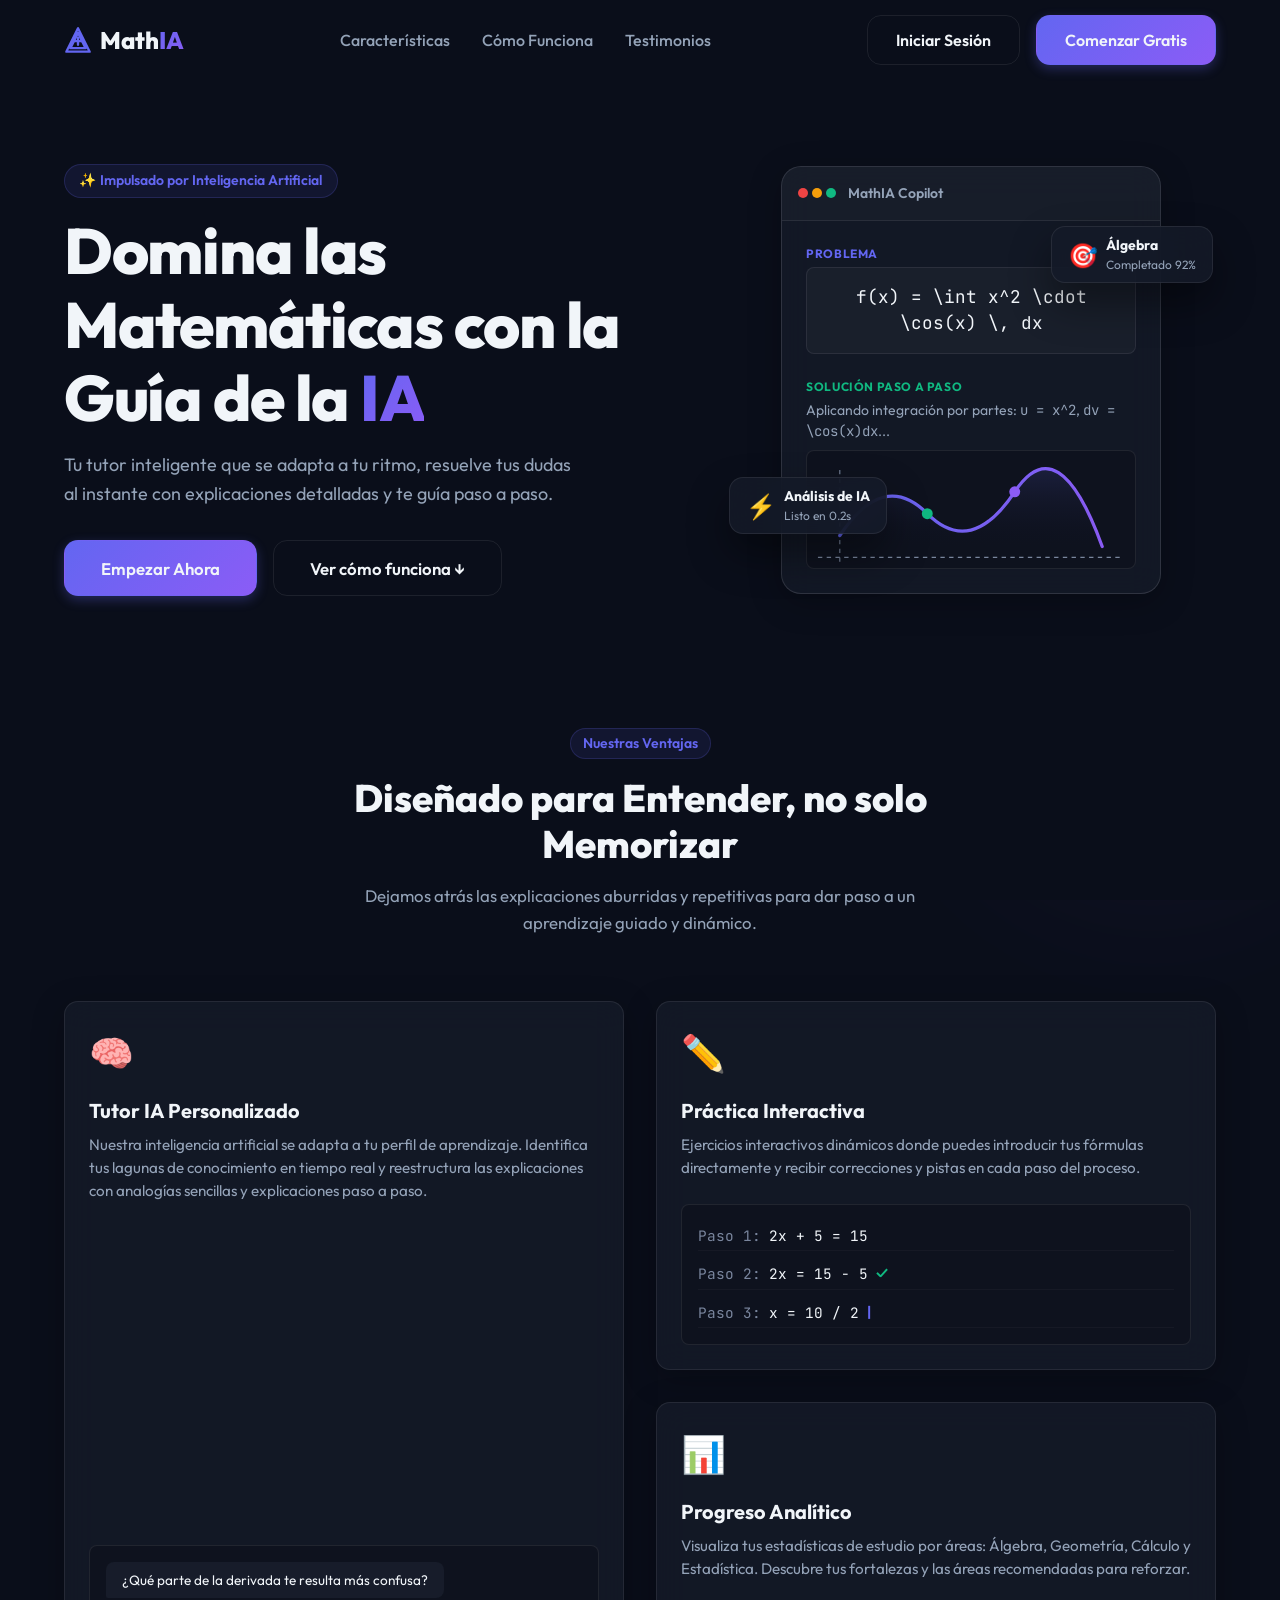
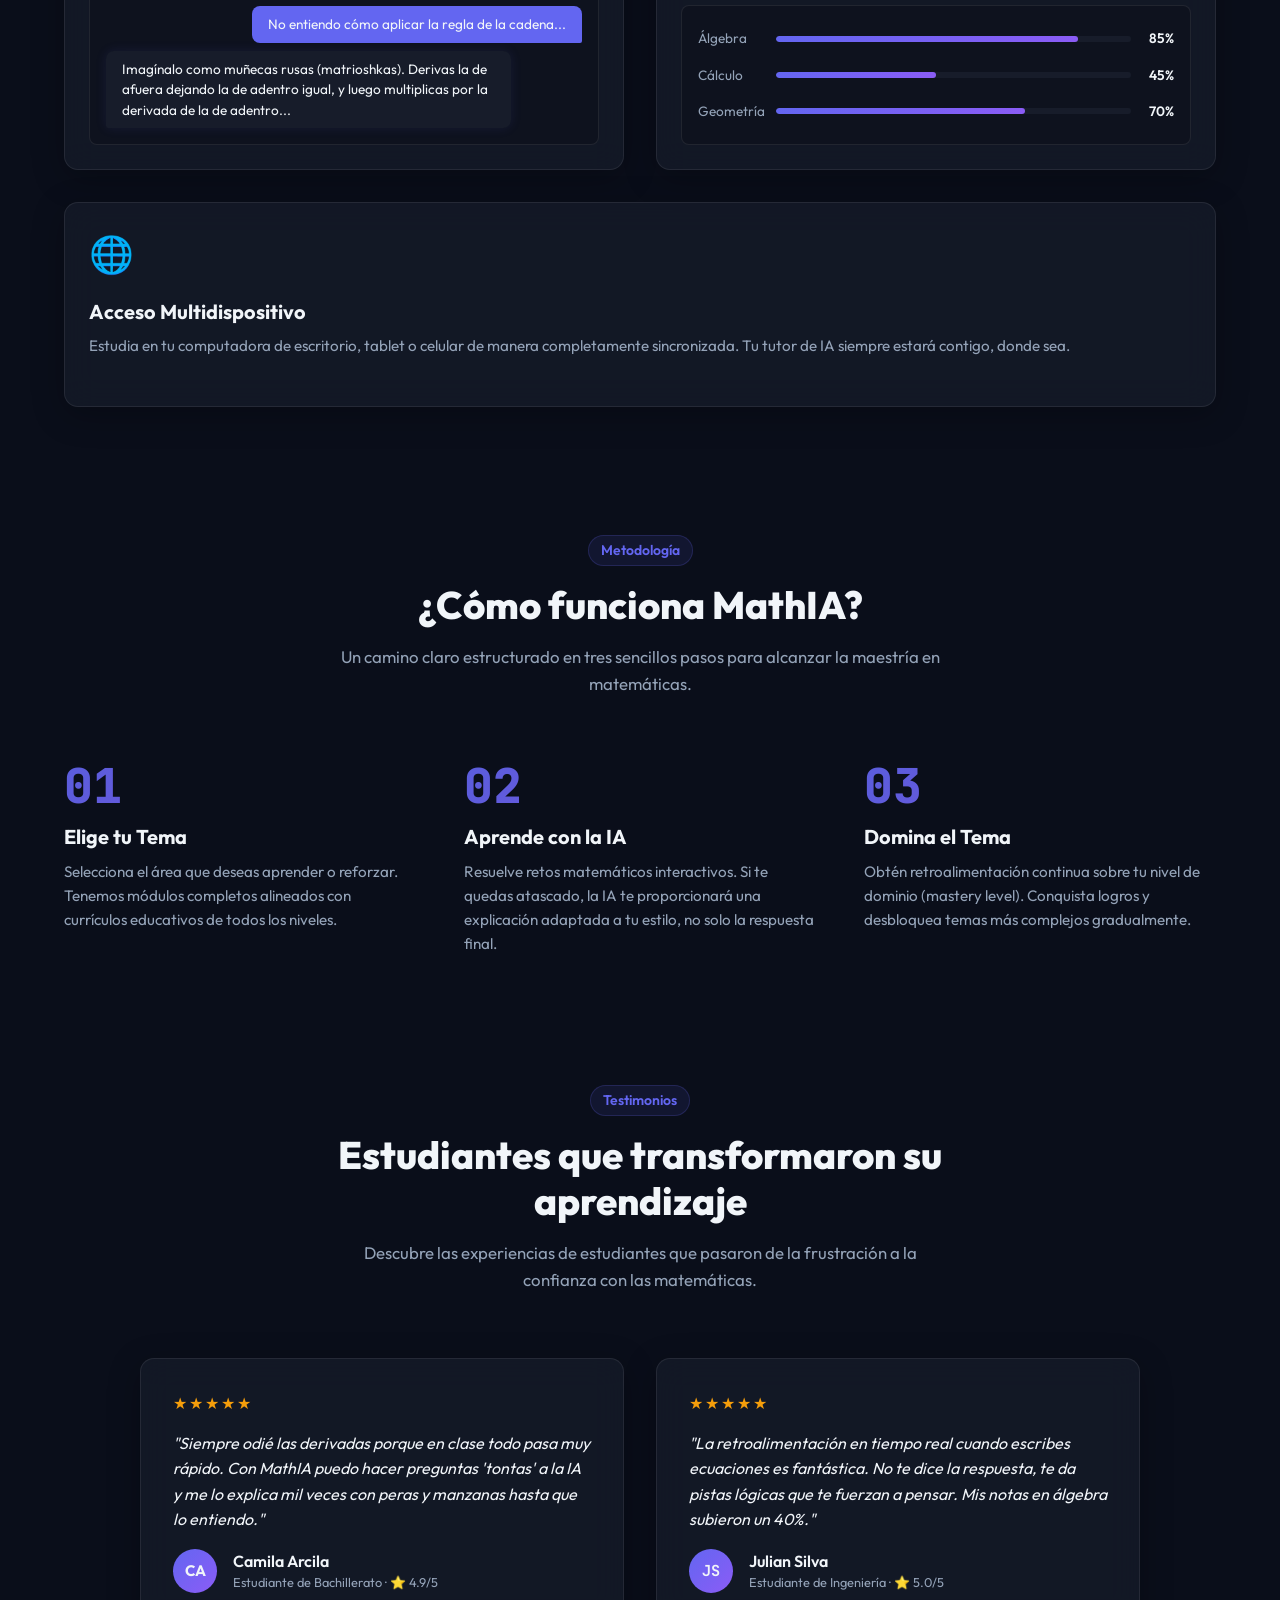
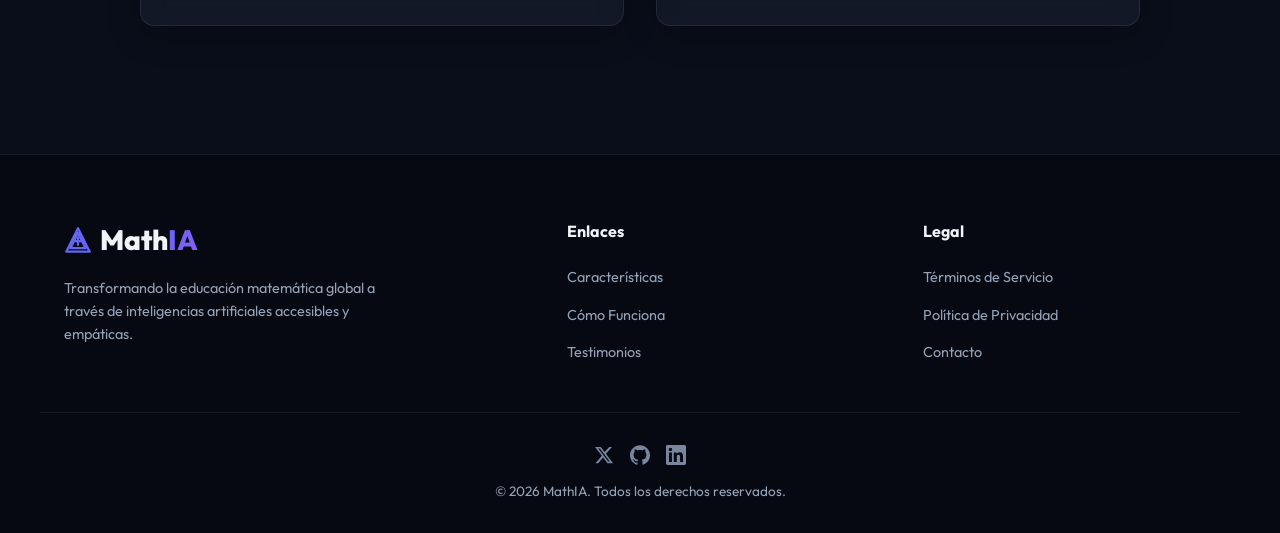
==== index.html @ 1703d599 "feat: initialize project template" ====
<!DOCTYPE html>
<html lang="es">
<head>
  <meta charset="UTF-8">
  <meta name="viewport" content="width=device-width, initial-scale=1.0">
  <title>MathIA — Domina las Matemáticas con Inteligencia Artificial</title>
  <meta name="description" content="Aprende y practica álgebra, cálculo y geometría con la ayuda de un tutor inteligente personalizado impulsado por IA.">
  <meta property="og:title" content="MathIA — Domina las Matemáticas con Inteligencia Artificial">
  <meta property="og:description" content="Tu tutor inteligente que se adapta a tu ritmo. Aprende álgebra, cálculo y geometría con IA.">
  <meta property="og:type" content="website">
  <meta name="theme-color" content="#0a0e1a">
  <link rel="icon" type="image/svg+xml" href="assets/icons/favicon.svg">
  <link rel="preconnect" href="https://fonts.googleapis.com">
  <link rel="preconnect" href="https://fonts.gstatic.com" crossorigin>
  <!-- Stylesheets -->
  <link rel="stylesheet" href="css/main.css">
  <link rel="stylesheet" href="css/landing.css">
</head>
<body>
  <!-- Ambient Glow Backdrops -->
  <div class="glow-backdrop" style="top: -10%; left: -10%;"></div>
  <div class="glow-backdrop" style="top: 50%; right: -10%; background: radial-gradient(circle, rgba(139, 92, 246, 0.12) 0%, rgba(99, 102, 241, 0) 70%);"></div>

  <!-- Navbar -->
  <header class="navbar" id="navbar">
    <div class="container navbar-container">
      <a href="#" class="logo">
        <svg aria-hidden="true" class="logo-icon" viewBox="0 0 24 24" xmlns="http://www.w3.org/2000/svg">
          <path d="M12 2L2 22h20L12 2zm0 4l6.5 13H5.5L12 6z" fill="none" stroke="currentColor" stroke-width="2" stroke-linejoin="round"/>
          <path d="M9 13h6M12 10v6" fill="none" stroke="currentColor" stroke-width="2" stroke-linecap="round"/>
        </svg>
        <span>Math<span class="text-gradient">IA</span></span>
      </a>

      <!-- Desktop Nav Links -->
      <nav class="nav-links">
        <a href="#features" class="nav-link">Características</a>
        <a href="#how-it-works" class="nav-link">Cómo Funciona</a>
        <a href="#testimonials" class="nav-link">Testimonios</a>
      </nav>

      <!-- CTA and Menu Hamburger -->
      <div class="nav-actions">
        <a href="login.html" class="btn btn-secondary nav-login-btn">Iniciar Sesión</a>
        <a href="login.html" class="btn btn-primary">Comenzar Gratis</a>
        <button class="hamburger-menu" id="hamburger-menu" aria-label="Abrir menú de navegación">
          <span></span>
          <span></span>
          <span></span>
        </button>
      </div>
    </div>
  </header>

  <!-- Mobile Nav Overlay -->
  <div class="mobile-nav" id="mobile-nav">
    <nav class="mobile-nav-links">
      <a href="#features" class="mobile-nav-link">Características</a>
      <a href="#how-it-works" class="mobile-nav-link">Cómo Funciona</a>
      <a href="#testimonials" class="mobile-nav-link">Testimonios</a>
      <hr class="mobile-divider">
      <a href="login.html" class="btn btn-secondary mobile-btn">Iniciar Sesión</a>
      <a href="login.html" class="btn btn-primary mobile-btn">Comenzar Gratis</a>
    </nav>
  </div>

  <main>
    <!-- Hero Section -->
    <section class="hero-section">
      <div class="container hero-container">
        <div class="hero-content">
          <div class="badge hero-badge">
            <span class="badge-icon">✨</span>
            <span>Impulsado por Inteligencia Artificial</span>
          </div>
          <h1 class="hero-title">
            Domina las Matemáticas con la Guía de la <span class="text-gradient">IA</span>
          </h1>
          <p class="hero-subtitle text-muted">
            Tu tutor inteligente que se adapta a tu ritmo, resuelve tus dudas al instante con explicaciones detalladas y te guía paso a paso.
          </p>
          <div class="hero-actions">
            <a href="login.html" class="btn btn-primary btn-lg">Empezar Ahora</a>
            <a href="#how-it-works" class="btn btn-secondary btn-lg">Ver cómo funciona ↓</a>
          </div>
        </div>

        <div class="hero-visual">
          <div class="visual-wrapper">
            <!-- Floating Math Elements and Network -->
            <div class="math-card card">
              <div class="math-header">
                <span class="dot red"></span>
                <span class="dot yellow"></span>
                <span class="dot green"></span>
                <span class="math-title">MathIA Copilot</span>
              </div>
              <div class="math-body">
                <div class="math-problem">
                  <span class="tag-problem">Problema</span>
                  <div class="formula font-mono">f(x) = \int x^2 \cdot \cos(x) \, dx</div>
                </div>
                <div class="math-solution">
                  <span class="tag-solution">Solución paso a paso</span>
                  <p class="explanation">Aplicando integración por partes: <code class="font-mono">u = x^2</code>, <code class="font-mono">dv = \cos(x)dx</code>...</p>
                  <div class="graph-preview">
                    <!-- SVG graph visualization representing Math / AI analysis -->
                    <svg aria-hidden="true" viewBox="0 0 300 100" class="graph-svg">
                      <line x1="10" y1="90" x2="290" y2="90" stroke="var(--text-muted)" stroke-width="1" stroke-dasharray="4,4"/>
                      <line x1="30" y1="10" x2="30" y2="95" stroke="var(--text-muted)" stroke-width="1" stroke-dasharray="4,4"/>
                      <!-- Wave function graph -->
                      <path d="M 30 70 Q 70 10 110 50 T 190 30 T 270 80" fill="none" stroke="url(#accent-grad)" stroke-width="3" stroke-linecap="round"/>
                      <!-- Area under curve (fill) -->
                      <path d="M 30 70 Q 70 10 110 50 T 190 30 T 270 80 L 270 90 L 30 90 Z" fill="url(#area-grad)" opacity="0.15"/>
                      <circle cx="110" cy="50" r="5" fill="var(--success)" class="pulse-dot"/>
                      <circle cx="190" cy="30" r="5" fill="var(--accent-secondary)" class="pulse-dot"/>
                      <defs>
                        <linearGradient id="accent-grad" x1="0%" y1="0%" x2="100%" y2="0%">
                          <stop offset="0%" stop-color="var(--accent-primary)" />
                          <stop offset="100%" stop-color="var(--accent-secondary)" />
                        </linearGradient>
                        <linearGradient id="area-grad" x1="0%" y1="0%" x2="0%" y2="100%">
                          <stop offset="0%" stop-color="var(--accent-primary)" />
                          <stop offset="100%" stop-color="transparent" />
                        </linearGradient>
                      </defs>
                    </svg>
                  </div>
                </div>
              </div>
            </div>
            <!-- Auxiliary floating badges to create depth -->
            <div class="floating-badge badge-1 card">
              <span class="fb-icon">🎯</span>
              <div>
                <p class="fb-title">Álgebra</p>
                <p class="fb-subtitle">Completado 92%</p>
              </div>
            </div>
            <div class="floating-badge badge-2 card">
              <span class="fb-icon">⚡</span>
              <div>
                <p class="fb-title">Análisis de IA</p>
                <p class="fb-subtitle">Listo en 0.2s</p>
              </div>
            </div>
          </div>
        </div>
      </div>
    </section>

    <!-- Features Section (Bento Grid) -->
    <section class="features-section" id="features">
      <div class="container">
        <div class="section-header text-center">
          <div class="badge">Nuestras Ventajas</div>
          <h2 class="section-title">Diseñado para Entender, no solo Memorizar</h2>
          <p class="section-subtitle text-muted">
            Dejamos atrás las explicaciones aburridas y repetitivas para dar paso a un aprendizaje guiado y dinámico.
          </p>
        </div>

        <div class="bento-grid">
          <!-- Card 1: Large primary feature -->
          <div class="card bento-card card-large">
            <div class="bento-icon">🧠</div>
            <h3 class="bento-title">Tutor IA Personalizado</h3>
            <p class="bento-desc text-muted">
              Nuestra inteligencia artificial se adapta a tu perfil de aprendizaje. Identifica tus lagunas de conocimiento en tiempo real y reestructura las explicaciones con analogías sencillas y explicaciones paso a paso.
            </p>
            <div class="bento-visual-custom chat-simulation">
              <div class="msg bot">
                <p>¿Qué parte de la derivada te resulta más confusa?</p>
              </div>
              <div class="msg user">
                <p>No entiendo cómo aplicar la regla de la cadena...</p>
              </div>
              <div class="msg bot animated">
                <p>Imagínalo como muñecas rusas (matrioshkas). Derivas la de afuera dejando la de adentro igual, y luego multiplicas por la derivada de la de adentro...</p>
              </div>
            </div>
          </div>

          <!-- Card 2: Medium feature -->
          <div class="card bento-card card-medium">
            <div class="bento-icon">✏️</div>
            <h3 class="bento-title">Práctica Interactiva</h3>
            <p class="bento-desc text-muted">
              Ejercicios interactivos dinámicos donde puedes introducir tus fórmulas directamente y recibir correcciones y pistas en cada paso del proceso.
            </p>
            <div class="bento-visual-custom math-input-demo">
              <div class="input-line">
                <span class="step-num font-mono">Paso 1:</span>
                <span class="step-val font-mono">2x + 5 = 15</span>
              </div>
              <div class="input-line">
                <span class="step-num font-mono">Paso 2:</span>
                <span class="step-val font-mono">2x = 15 - 5</span>
                <span class="step-status success">✓</span>
              </div>
              <div class="input-line active">
                <span class="step-num font-mono">Paso 3:</span>
                <span class="step-val font-mono">x = 10 / 2</span>
                <span class="step-cursor">|</span>
              </div>
            </div>
          </div>

          <!-- Card 3: Medium feature -->
          <div class="card bento-card card-medium">
            <div class="bento-icon">📊</div>
            <h3 class="bento-title">Progreso Analítico</h3>
            <p class="bento-desc text-muted">
              Visualiza tus estadísticas de estudio por áreas: Álgebra, Geometría, Cálculo y Estadística. Descubre tus fortalezas y las áreas recomendadas para reforzar.
            </p>
            <div class="bento-visual-custom progress-chart-demo">
              <div class="chart-bar-group">
                <div class="chart-label">Álgebra</div>
                <div class="chart-track"><div class="chart-fill" style="width: 85%;"></div></div>
                <div class="chart-value">85%</div>
              </div>
              <div class="chart-bar-group">
                <div class="chart-label">Cálculo</div>
                <div class="chart-track"><div class="chart-fill" style="width: 45%;"></div></div>
                <div class="chart-value">45%</div>
              </div>
              <div class="chart-bar-group">
                <div class="chart-label">Geometría</div>
                <div class="chart-track"><div class="chart-fill" style="width: 70%;"></div></div>
                <div class="chart-value">70%</div>
              </div>
            </div>
          </div>

          <!-- Card 4: Small feature -->
          <div class="card bento-card card-small">
            <div class="bento-icon">🌐</div>
            <h3 class="bento-title">Acceso Multidispositivo</h3>
            <p class="bento-desc text-muted">
              Estudia en tu computadora de escritorio, tablet o celular de manera completamente sincronizada. Tu tutor de IA siempre estará contigo, donde sea.
            </p>
          </div>
        </div>
      </div>
    </section>

    <!-- How It Works Section -->
    <section class="how-it-works-section" id="how-it-works">
      <div class="container">
        <div class="section-header text-center">
          <div class="badge">Metodología</div>
          <h2 class="section-title">¿Cómo funciona MathIA?</h2>
          <p class="section-subtitle text-muted">
            Un camino claro estructurado en tres sencillos pasos para alcanzar la maestría en matemáticas.
          </p>
        </div>

        <div class="steps-container">
          <div class="step-card">
            <div class="step-number text-gradient font-mono">01</div>
            <h3 class="step-title">Elige tu Tema</h3>
            <p class="step-desc text-muted">
              Selecciona el área que deseas aprender o reforzar. Tenemos módulos completos alineados con currículos educativos de todos los niveles.
            </p>
          </div>
          <div class="step-card">
            <div class="step-number text-gradient font-mono">02</div>
            <h3 class="step-title">Aprende con la IA</h3>
            <p class="step-desc text-muted">
              Resuelve retos matemáticos interactivos. Si te quedas atascado, la IA te proporcionará una explicación adaptada a tu estilo, no solo la respuesta final.
            </p>
          </div>
          <div class="step-card">
            <div class="step-number text-gradient font-mono">03</div>
            <h3 class="step-title">Domina el Tema</h3>
            <p class="step-desc text-muted">
              Obtén retroalimentación continua sobre tu nivel de dominio (mastery level). Conquista logros y desbloquea temas más complejos gradualmente.
            </p>
          </div>
        </div>
      </div>
    </section>

    <!-- Testimonials Section -->
    <section class="testimonials-section" id="testimonials">
      <div class="container">
        <div class="section-header text-center">
          <div class="badge">Testimonios</div>
          <h2 class="section-title">Estudiantes que transformaron su aprendizaje</h2>
          <p class="section-subtitle text-muted">
            Descubre las experiencias de estudiantes que pasaron de la frustración a la confianza con las matemáticas.
          </p>
        </div>

        <div class="testimonials-grid">
          <!-- Testimonial 1 -->
          <div class="card testimonial-card">
            <div class="stars">★★★★★</div>
            <p class="testimonial-quote">
              "Siempre odié las derivadas porque en clase todo pasa muy rápido. Con MathIA puedo hacer preguntas 'tontas' a la IA y me lo explica mil veces con peras y manzanas hasta que lo entiendo."
            </p>
            <div class="testimonial-user">
              <div class="avatar">CA</div>
              <div class="user-info">
                <h4 class="user-name">Camila Arcila</h4>
                <p class="user-details text-muted">Estudiante de Bachillerato · ⭐ 4.9/5</p>
              </div>
            </div>
          </div>

          <!-- Testimonial 2 -->
          <div class="card testimonial-card">
            <div class="stars">★★★★★</div>
            <p class="testimonial-quote">
              "La retroalimentación en tiempo real cuando escribes ecuaciones es fantástica. No te dice la respuesta, te da pistas lógicas que te fuerzan a pensar. Mis notas en álgebra subieron un 40%."
            </p>
            <div class="testimonial-user">
              <div class="avatar font-mono">JS</div>
              <div class="user-info">
                <h4 class="user-name">Julian Silva</h4>
                <p class="user-details text-muted">Estudiante de Ingeniería · ⭐ 5.0/5</p>
              </div>
            </div>
          </div>
        </div>
      </div>
    </section>
  </main>

  <!-- Footer -->
  <footer class="footer">
    <div class="container footer-container">
      <div class="footer-brand">
        <a href="#" class="logo footer-logo">
          <svg aria-hidden="true" class="logo-icon" viewBox="0 0 24 24" xmlns="http://www.w3.org/2000/svg">
            <path d="M12 2L2 22h20L12 2zm0 4l6.5 13H5.5L12 6z" fill="none" stroke="currentColor" stroke-width="2" stroke-linejoin="round"/>
            <path d="M9 13h6M12 10v6" fill="none" stroke="currentColor" stroke-width="2" stroke-linecap="round"/>
          </svg>
          <span>Math<span class="text-gradient">IA</span></span>
        </a>
        <p class="footer-desc text-muted">
          Transformando la educación matemática global a través de inteligencias artificiales accesibles y empáticas.
        </p>
      </div>

      <div class="footer-links-group">
        <h4 class="footer-links-title">Enlaces</h4>
        <nav class="footer-nav">
          <a href="#features" class="footer-link">Características</a>
          <a href="#how-it-works" class="footer-link">Cómo Funciona</a>
          <a href="#testimonials" class="footer-link">Testimonios</a>
        </nav>
      </div>

      <div class="footer-links-group">
        <h4 class="footer-links-title">Legal</h4>
        <nav class="footer-nav">
          <a href="#" class="footer-link">Términos de Servicio</a>
          <a href="#" class="footer-link">Política de Privacidad</a>
          <a href="#" class="footer-link">Contacto</a>
        </nav>
      </div>
    </div>
    <div class="container footer-bottom text-center">
      <div class="footer-social">
        <a href="#" target="_blank" rel="noopener noreferrer" aria-label="Síguenos en Twitter">
          <svg aria-hidden="true" width="20" height="20" viewBox="0 0 24 24" fill="currentColor" xmlns="http://www.w3.org/2000/svg">
            <path d="M18.244 2.25h3.308l-7.227 8.26 8.502 11.24H16.17l-5.214-6.817L4.99 21.75H1.68l7.73-8.835L1.254 2.25H8.08l4.713 6.231zm-1.161 17.52h1.833L7.084 4.126H5.117z"/>
          </svg>
        </a>
        <a href="#" target="_blank" rel="noopener noreferrer" aria-label="Síguenos en GitHub">
          <svg aria-hidden="true" width="20" height="20" viewBox="0 0 24 24" fill="currentColor" xmlns="http://www.w3.org/2000/svg">
            <path d="M12 .297c-6.63 0-12 5.373-12 12 0 5.303 3.438 9.8 8.205 11.385.6.113.82-.258.82-.577 0-.285-.01-1.04-.015-2.04-3.338.724-4.042-1.61-4.042-1.61C4.422 18.07 3.633 17.7 3.633 17.7c-1.087-.744.084-.729.084-.729 1.205.084 1.838 1.236 1.838 1.236 1.07 1.835 2.809 1.305 3.495.998.108-.776.417-1.305.76-1.605-2.665-.3-5.466-1.332-5.466-5.93 0-1.31.465-2.38 1.235-3.22-.135-.303-.54-1.523.105-3.176 0 0 1.005-.322 3.3 1.23.96-.267 1.98-.399 3-.405 1.02.006 2.04.138 3 .405 2.28-1.552 3.285-1.23 3.285-1.23.645 1.653.24 2.873.12 3.176.765.84 1.23 1.91 1.23 3.22 0 4.61-2.805 5.625-5.475 5.92.42.36.81 1.096.81 2.22 0 1.606-.015 2.896-.015 3.286 0 .315.21.69.825.57C20.565 22.092 24 17.592 24 12.297c0-6.627-5.373-12-12-12"/>
          </svg>
        </a>
        <a href="#" target="_blank" rel="noopener noreferrer" aria-label="Síguenos en LinkedIn">
          <svg aria-hidden="true" width="20" height="20" viewBox="0 0 24 24" fill="currentColor" xmlns="http://www.w3.org/2000/svg">
            <path d="M20.447 20.452h-3.554v-5.569c0-1.328-.027-3.037-1.852-3.037-1.853 0-2.136 1.445-2.136 2.939v5.667H9.351V9h3.414v1.561h.046c.477-.9 1.637-1.85 3.37-1.85 3.601 0 4.267 2.37 4.267 5.455v6.286zM5.337 7.433c-1.144 0-2.063-.926-2.063-2.065 0-1.138.92-2.063 2.063-2.063 1.14 0 2.064.925 2.064 2.063 0 1.139-.925 2.065-2.064 2.065zm1.782 13.019H3.555V9h3.564v11.452zM22.225 0H1.771C.792 0 0 .774 0 1.729v20.542C0 23.227.792 24 1.771 24h20.451C23.2 24 24 23.227 24 22.271V1.729C24 .774 23.2 0 22.222 0z"/>
          </svg>
        </a>
      </div>
      <p class="text-muted copyright">&copy; 2026 MathIA. Todos los derechos reservados.</p>
    </div>
  </footer>

  <!-- Scripts -->
  <script src="js/main.js"></script>
</body>
</html>
---- css/main.css ----
/* main.css - Entry stylesheet that combines all modules */
@import url('reset.css');
@import url('tokens.css');
@import url('global.css');
@import url('components.css');
---- css/landing.css ----
/* landing.css - Landing Page Specific Styles (Mobile-First) */

/* ==========================================
   1. Base Mobile Styles (Default View)
   ========================================== */

/* --- Navbar --- */
.navbar-container {
  display: flex;
  align-items: center;
  justify-content: space-between;
  height: 100%;
}

.logo {
  display: flex;
  align-items: center;
  gap: var(--space-sm);
  font-size: 1.5rem;
  font-weight: 800;
  color: var(--text-primary);
}

.logo-icon {
  width: 28px;
  height: 28px;
  color: var(--accent-primary);
}

/* Hide desktop navbar elements by default */
.nav-links, .nav-login-btn {
  display: none;
}

.nav-actions {
  display: flex;
  align-items: center;
  gap: var(--space-md);
}

/* Hamburger Menu Button (Shown on mobile by default) */
.hamburger-menu {
  display: flex;
  flex-direction: column;
  justify-content: space-between;
  width: 24px;
  height: 18px;
  background: transparent;
  border: none;
  cursor: pointer;
  z-index: 110;
}

.hamburger-menu span {
  width: 100%;
  height: 2px;
  background-color: var(--text-primary);
  border-radius: var(--radius-full);
  transition: transform var(--transition-smooth), opacity var(--transition-smooth);
}

/* Open states for hamburger icon lines */
.hamburger-menu.is-active span:nth-child(1) {
  transform: translateY(8px) rotate(45deg);
}

.hamburger-menu.is-active span:nth-child(2) {
  opacity: 0;
}

.hamburger-menu.is-active span:nth-child(3) {
  transform: translateY(-8px) rotate(-45deg);
}

/* Mobile Nav Drawer Overlay */
.mobile-nav {
  position: fixed;
  top: 0;
  left: 0;
  width: 100%;
  height: 100vh;
  background: rgba(10, 14, 26, 0.98);
  backdrop-filter: blur(20px);
  z-index: 95;
  display: flex;
  align-items: center;
  justify-content: center;
  opacity: 0;
  pointer-events: none;
  transition: opacity var(--transition-smooth);
}

.mobile-nav.is-active {
  opacity: 1;
  pointer-events: auto;
}

.mobile-nav-links {
  display: flex;
  flex-direction: column;
  align-items: center;
  gap: var(--space-xl);
  width: 100%;
  max-width: 320px;
  padding: var(--space-xl);
}

.mobile-nav-link {
  font-size: 1.25rem;
  font-weight: 600;
  color: var(--text-secondary);
  transition: color var(--transition-fast);
}

.mobile-nav-link:hover {
  color: var(--text-primary);
}

.mobile-divider {
  width: 100%;
  border: 0;
  height: 1px;
  background: var(--border-subtle);
}

.mobile-btn {
  width: 100%;
  text-align: center;
}

/* --- Hero Section --- */
.hero-section {
  padding-top: 120px;
  padding-bottom: var(--space-2xl);
  position: relative;
  overflow: hidden;
}

.hero-container {
  display: grid;
  grid-template-columns: 1fr;
  gap: var(--space-xl);
  align-items: center;
  text-align: center;
}

.hero-badge {
  margin: 0 auto var(--space-md) auto;
  padding: 0.35rem 0.9rem;
}

.hero-title {
  font-size: 2.25rem;
  font-weight: 800;
  line-height: 1.15;
  letter-spacing: -0.02em;
  margin-bottom: var(--space-md);
}

.hero-subtitle {
  font-size: 1.125rem;
  line-height: 1.6;
  margin: 0 auto var(--space-xl) auto;
  max-width: 520px;
}

.hero-actions {
  display: flex;
  flex-direction: column;
  gap: var(--space-md);
  align-items: center;
}

.hero-actions .btn {
  width: 100%;
}

.btn-lg {
  padding: 0.9rem 2.25rem;
  font-size: 1.05rem;
}

/* Hero Interactive Visuals */
.hero-visual {
  position: relative;
  display: flex;
  justify-content: center;
  align-items: center;
  margin-top: var(--space-xl);
}

.visual-wrapper {
  position: relative;
  width: 100%;
  max-width: 440px;
  aspect-ratio: 1 / 1;
  display: flex;
  align-items: center;
  justify-content: center;
}

.math-card {
  width: 100%;
  max-width: 100%;
  padding: 0;
  overflow: hidden;
  border-radius: var(--radius-lg);
  border-color: rgba(255, 255, 255, 0.12);
}

.math-header {
  background: rgba(255, 255, 255, 0.02);
  border-bottom: 1px solid var(--border-subtle);
  padding: var(--space-md);
  display: flex;
  align-items: center;
  gap: var(--space-xs);
}

.dot {
  width: 10px;
  height: 10px;
  border-radius: var(--radius-full);
}
.dot.red { background-color: #ef4444; }
.dot.yellow { background-color: #f59e0b; }
.dot.green { background-color: #10b981; }

.math-title {
  margin-left: var(--space-sm);
  font-size: var(--fs-small);
  font-weight: 600;
  color: var(--text-secondary);
}

.math-body {
  padding: var(--space-lg);
  display: flex;
  flex-direction: column;
  gap: var(--space-lg);
}

.tag-problem, .tag-solution {
  font-size: 0.75rem;
  font-weight: 700;
  text-transform: uppercase;
  letter-spacing: 0.05em;
  color: var(--accent-primary);
  margin-bottom: var(--space-xs);
  display: block;
}

.tag-solution {
  color: var(--success);
}

.formula {
  background: rgba(255, 255, 255, 0.03);
  border: 1px solid var(--border-subtle);
  border-radius: var(--radius-sm);
  padding: var(--space-md);
  font-size: 1.1rem;
  text-align: center;
  color: var(--text-primary);
}

.explanation {
  font-size: var(--fs-small);
  color: var(--text-secondary);
  line-height: 1.5;
  margin-bottom: var(--space-sm);
}

.graph-preview {
  background: rgba(0, 0, 0, 0.2);
  border-radius: var(--radius-sm);
  border: 1px solid var(--border-subtle);
  overflow: hidden;
  padding: var(--space-sm) 0 0 0;
}

.graph-svg {
  display: block;
  width: 100%;
}

/* Floating Elements (Hidden on mobile by default to keep clean viewport) */
.floating-badge {
  display: none;
  position: absolute;
  padding: var(--space-sm) var(--space-md);
  align-items: center;
  gap: var(--space-sm);
  box-shadow: 0 20px 40px rgba(0, 0, 0, 0.4);
  animation: float 6s ease-in-out infinite;
}

.badge-1 {
  top: 15%;
  right: -5%;
  animation-delay: 0s;
}

.badge-2 {
  bottom: 15%;
  left: -5%;
  animation-delay: 3s;
}

.fb-icon {
  font-size: 1.5rem;
}

.fb-title {
  font-size: var(--fs-small);
  font-weight: 700;
  color: var(--text-primary);
}

.fb-subtitle {
  font-size: 0.75rem;
  color: var(--text-secondary);
}

/* Pulse animation dot inside math graph */
.pulse-dot {
  animation: pulse 2s infinite;
  transform-origin: center;
}

@keyframes float {
  0%, 100% { transform: translateY(0); }
  50% { transform: translateY(-10px); }
}

@keyframes pulse {
  0%, 100% { transform: scale(1); opacity: 1; }
  50% { transform: scale(1.6); opacity: 0.6; }
}

/* --- Features Section (Bento Grid Mobile) --- */
.features-section {
  padding: var(--space-3xl) 0;
}

.section-header {
  max-width: 620px;
  margin: 0 auto var(--space-3xl) auto;
  display: flex;
  flex-direction: column;
  align-items: center;
  gap: var(--space-md);
}

.section-title {
  font-size: var(--fs-h2);
  font-weight: 800;
  line-height: 1.2;
  text-align: center;
}

.section-subtitle {
  font-size: 1.05rem;
  line-height: 1.6;
  text-align: center;
}

/* Bento Grid Mobile Base */
.bento-grid {
  display: grid;
  grid-template-columns: 1fr;
  gap: var(--space-lg);
}

.bento-card {
  display: flex;
  flex-direction: column;
  height: 100%;
}

.bento-icon {
  font-size: 2.25rem;
  margin-bottom: var(--space-md);
}

.bento-title {
  font-size: var(--fs-h3);
  font-weight: 700;
  margin-bottom: var(--space-sm);
  color: var(--text-primary);
}

.bento-desc {
  font-size: 0.95rem;
  line-height: 1.5;
  margin-bottom: var(--space-lg);
  flex-grow: 1;
}

/* Custom visuals inside Bento Cards */
.bento-visual-custom {
  background: rgba(0, 0, 0, 0.2);
  border: 1px solid var(--border-subtle);
  border-radius: var(--radius-sm);
  padding: var(--space-md);
  margin-top: auto;
  min-height: 140px;
  display: flex;
  flex-direction: column;
  justify-content: center;
}

/* Chat simulation */
.chat-simulation {
  gap: var(--space-sm);
}

.msg {
  padding: var(--space-sm) var(--space-md);
  border-radius: var(--radius-sm);
  max-width: 85%;
  font-size: 0.85rem;
}

.msg.bot {
  background: var(--bg-tertiary);
  color: var(--text-primary);
  align-self: flex-start;
  border-bottom-left-radius: 2px;
}

.msg.user {
  background: var(--accent-primary);
  color: var(--text-primary);
  align-self: flex-end;
  border-bottom-right-radius: 2px;
}

.msg.bot.animated {
  border-color: rgba(99, 102, 241, 0.3);
  box-shadow: 0 0 12px rgba(99, 102, 241, 0.1);
}

/* Math Input step solver simulation */
.math-input-demo {
  gap: var(--space-sm);
}

.input-line {
  display: flex;
  align-items: center;
  gap: var(--space-sm);
  font-size: 0.9rem;
  padding: var(--space-xs) 0;
  border-bottom: 1px solid rgba(255, 255, 255, 0.03);
}

.step-num {
  color: var(--text-muted);
}

.step-val {
  color: var(--text-primary);
}

.step-status.success {
  color: var(--success);
  font-weight: bold;
}

.step-cursor {
  color: var(--accent-primary);
  font-weight: bold;
  animation: blink 1s step-end infinite;
}

/* Analytics Progress Chart simulation */
.progress-chart-demo {
  gap: var(--space-md);
}

.chart-bar-group {
  display: flex;
  align-items: center;
  gap: var(--space-sm);
  font-size: 0.85rem;
}

.chart-label {
  width: 70px;
  color: var(--text-secondary);
}

.chart-track {
  flex-grow: 1;
  height: 6px;
  background: var(--bg-tertiary);
  border-radius: var(--radius-full);
  overflow: hidden;
}

.chart-fill {
  height: 100%;
  background: var(--accent-gradient);
  border-radius: var(--radius-full);
}

.chart-value {
  width: 35px;
  text-align: right;
  font-weight: 600;
  color: var(--text-primary);
}

@keyframes blink {
  from, to { opacity: 0; }
  50% { opacity: 1; }
}

/* --- How It Works Section (Mobile Base) --- */
.how-it-works-section {
  padding: var(--space-3xl) 0;
}

.steps-container {
  display: grid;
  grid-template-columns: 1fr;
  gap: var(--space-xl);
  position: relative;
  margin-top: var(--space-xl);
}

.step-card {
  position: relative;
  display: flex;
  flex-direction: column;
  gap: var(--space-sm);
}

.step-number {
  font-size: 3rem;
  font-weight: 800;
  line-height: 1;
  opacity: 0.9;
}

.step-title {
  font-size: var(--fs-h3);
  font-weight: 700;
  color: var(--text-primary);
  margin-top: var(--space-xs);
}

.step-desc {
  font-size: 0.95rem;
  line-height: 1.6;
}

/* --- Testimonials Section (Mobile Base) --- */
.testimonials-section {
  padding: var(--space-3xl) 0;
}

.testimonials-grid {
  display: grid;
  grid-template-columns: 1fr;
  gap: var(--space-lg);
  max-width: 1000px;
  margin: 0 auto;
}

.testimonial-card {
  display: flex;
  flex-direction: column;
  gap: var(--space-md);
  padding: var(--space-xl);
}

.stars {
  color: var(--accent-warm);
  letter-spacing: 2px;
}

.testimonial-quote {
  font-size: 1rem;
  line-height: 1.6;
  font-style: italic;
  color: var(--text-primary);
}

.testimonial-user {
  display: flex;
  align-items: center;
  gap: var(--space-md);
  margin-top: auto;
}

.avatar {
  width: 44px;
  height: 44px;
  border-radius: var(--radius-full);
  background: var(--accent-gradient);
  display: flex;
  align-items: center;
  justify-content: center;
  font-weight: 700;
  font-size: 0.95rem;
  color: var(--text-primary);
}

.user-name {
  font-size: 1rem;
  font-weight: 600;
  color: var(--text-primary);
}

.user-details {
  font-size: 0.8rem;
}

/* --- Footer (Mobile Base) --- */
.footer {
  background: #060912;
  border-top: 1px solid var(--border-subtle);
  padding: var(--space-3xl) 0 var(--space-xl) 0;
  margin-top: var(--space-3xl);
}

.footer-container {
  display: grid;
  grid-template-columns: 1fr;
  text-align: center;
  gap: var(--space-2xl);
  margin-bottom: var(--space-2xl);
}

.footer-brand {
  display: flex;
  flex-direction: column;
  gap: var(--space-md);
  align-items: center;
}

.footer-logo {
  font-size: 1.75rem;
}

.footer-desc {
  font-size: 0.9rem;
  line-height: 1.6;
  max-width: 320px;
  margin: 0 auto;
}

.footer-links-title {
  font-size: var(--fs-body);
  font-weight: 700;
  color: var(--text-primary);
  margin-bottom: var(--space-lg);
}

.footer-nav {
  display: flex;
  flex-direction: column;
  gap: var(--space-md);
}

.footer-link {
  font-size: 0.9rem;
  color: var(--text-secondary);
  transition: color var(--transition-fast);
}

.footer-link:hover {
  color: var(--text-primary);
}

.footer-bottom {
  border-top: 1px solid var(--border-subtle);
  padding-top: var(--space-xl);
}

.copyright {
  font-size: 0.85rem;
}

.footer-social {
  display: flex;
  align-items: center;
  justify-content: center;
  gap: var(--space-md);
  margin-bottom: var(--space-md);
}

.footer-social a {
  color: var(--text-muted);
  transition: color var(--transition-fast);
  display: flex;
  align-items: center;
}

.footer-social a:hover {
  color: var(--text-primary);
}


/* ==========================================
   2. Tablet View (min-width: 640px)
   ========================================== */
@media (min-width: 640px) {
  .hero-title {
    font-size: 3rem;
  }

  .hero-actions {
    flex-direction: row;
    justify-content: center;
  }

  .hero-actions .btn {
    width: auto;
  }

  .bento-grid {
    grid-template-columns: repeat(2, 1fr);
  }

  .card-large {
    grid-column: span 2;
  }

  .card-small {
    grid-column: span 2;
  }
}


/* ==========================================
   3. Desktop View (min-width: 1024px)
   ========================================== */
@media (min-width: 1024px) {
  /* Show navigation elements */
  .hamburger-menu {
    display: none;
  }

  .nav-links {
    display: flex;
    align-items: center;
    gap: var(--space-xl);
  }

  .nav-link {
    font-size: 1rem;
    font-weight: 500;
    color: var(--text-secondary);
    transition: color var(--transition-fast);
  }

  .nav-link:hover {
    color: var(--text-primary);
  }

  .nav-login-btn {
    display: inline-flex;
  }

  /* Reset Hero grid back to split screen */
  .hero-section {
    padding-top: 160px;
    padding-bottom: var(--space-3xl);
  }

  .hero-container {
    grid-template-columns: 1.1fr 0.9fr;
    gap: var(--space-3xl);
    text-align: left;
  }

  .hero-badge {
    margin: 0 0 var(--space-md) 0;
  }

  .hero-title {
    font-size: var(--fs-hero);
  }

  .hero-subtitle {
    margin: 0 0 var(--space-xl) 0;
  }

  .hero-actions {
    justify-content: flex-start;
  }

  .hero-visual {
    margin-top: 0;
  }

  .math-card {
    max-width: 380px;
  }

  .floating-badge {
    display: flex; /* Show floating badges on desktop only */
  }

  /* Bento Grid - 4 Columns */
  .bento-grid {
    grid-template-columns: repeat(4, 1fr);
    gap: var(--space-xl);
  }

  .card-large {
    grid-column: span 2;
    grid-row: span 2;
  }

  .card-medium {
    grid-column: span 2;
  }

  .card-small {
    grid-column: span 4;
  }

  /* Steps - 3 Columns horizontal */
  .steps-container {
    grid-template-columns: repeat(3, 1fr);
    gap: var(--space-2xl);
  }

  /* Testimonials - 2 Columns grid */
  .testimonials-grid {
    grid-template-columns: repeat(2, 1fr);
    gap: var(--space-xl);
  }

  /* Footer layout split columns */
  .footer-container {
    grid-template-columns: 1.5fr 1fr 1fr;
    text-align: left;
    gap: var(--space-3xl);
  }

  .footer-brand {
    align-items: flex-start;
  }

  .footer-desc {
    margin: 0;
  }
}
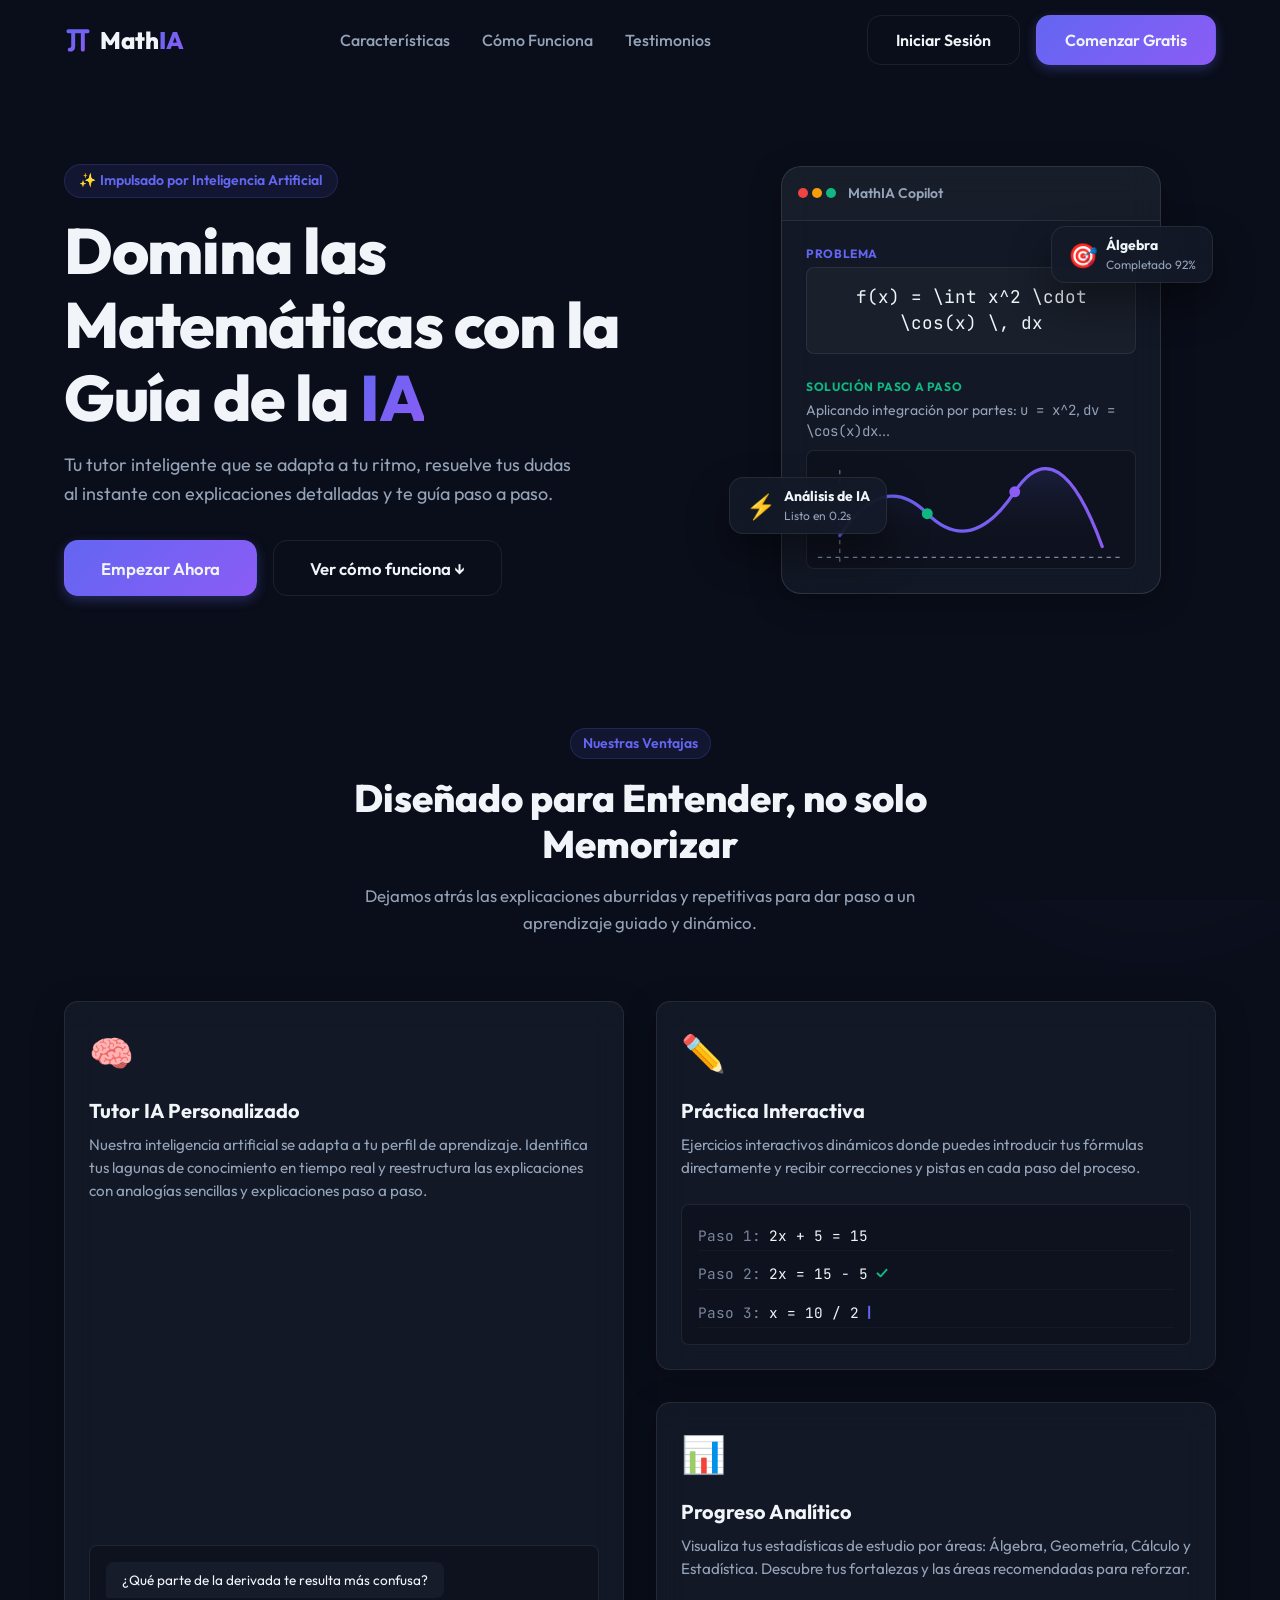
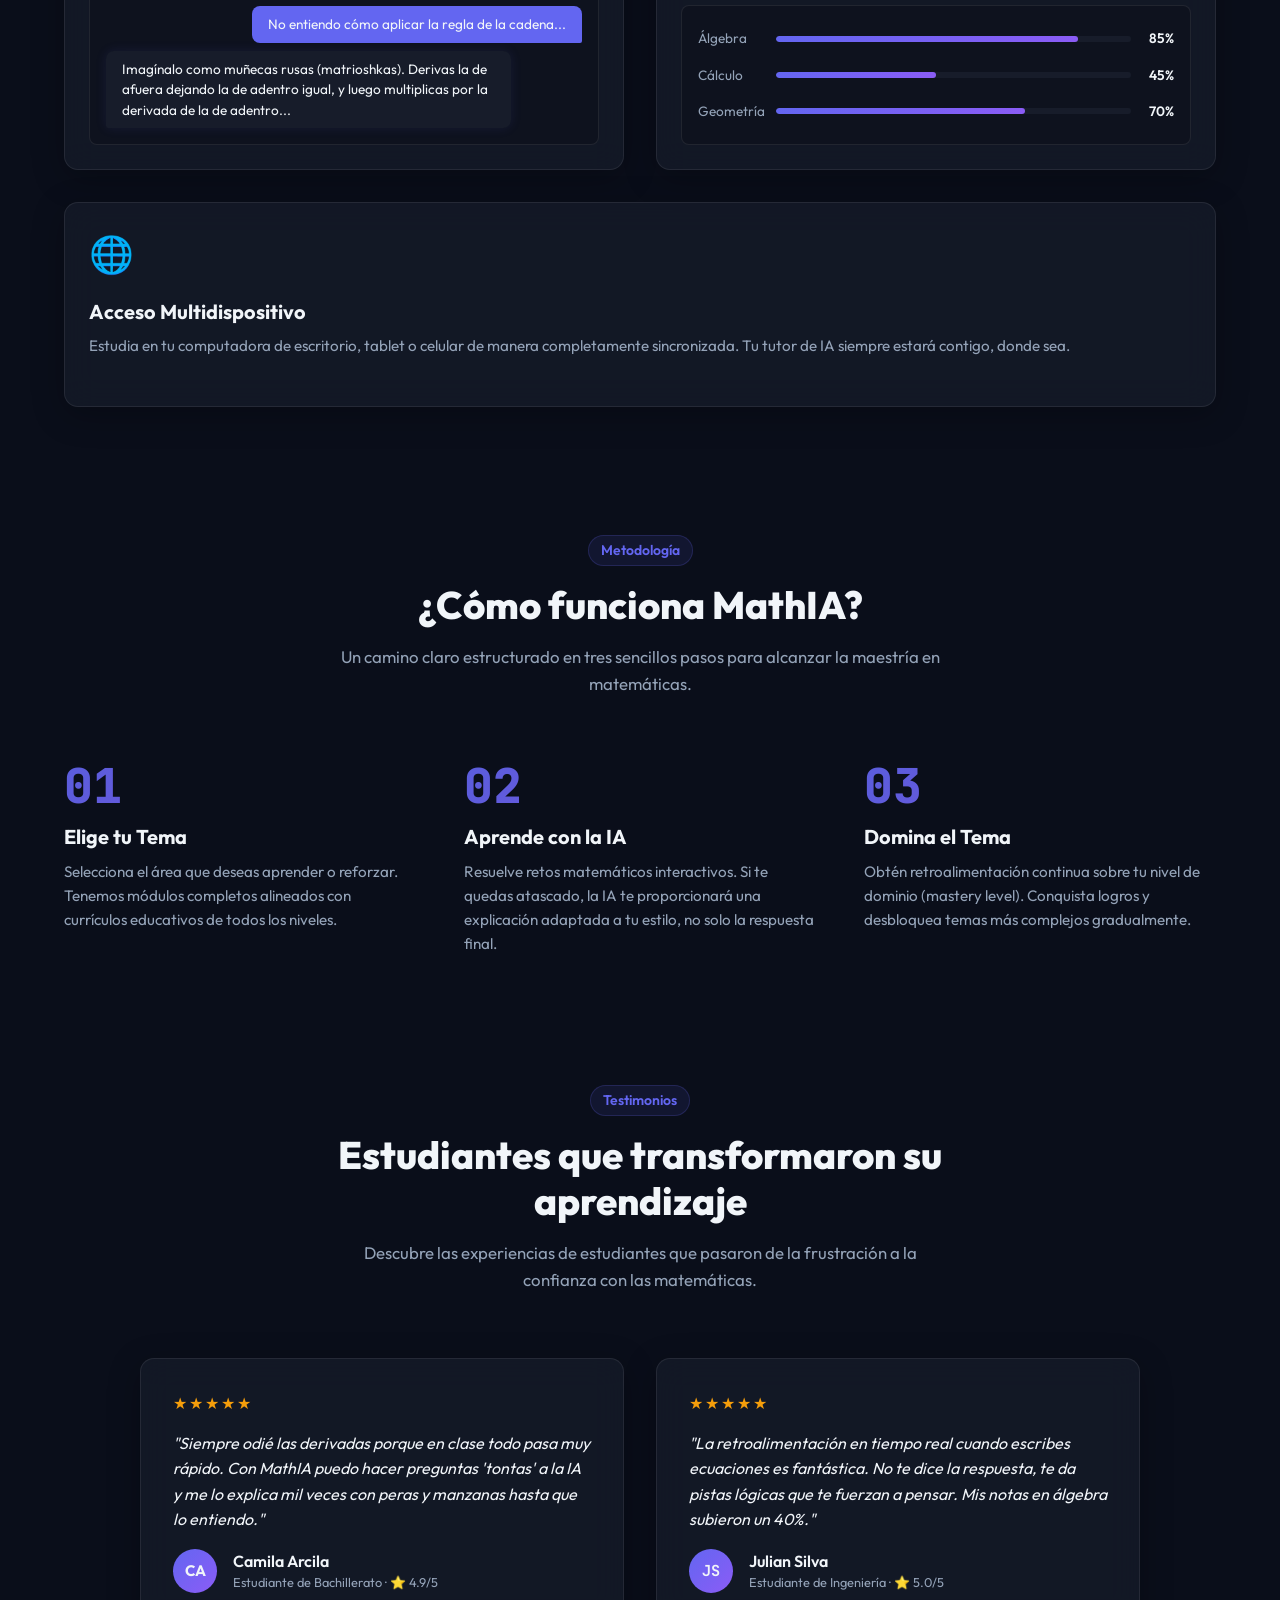
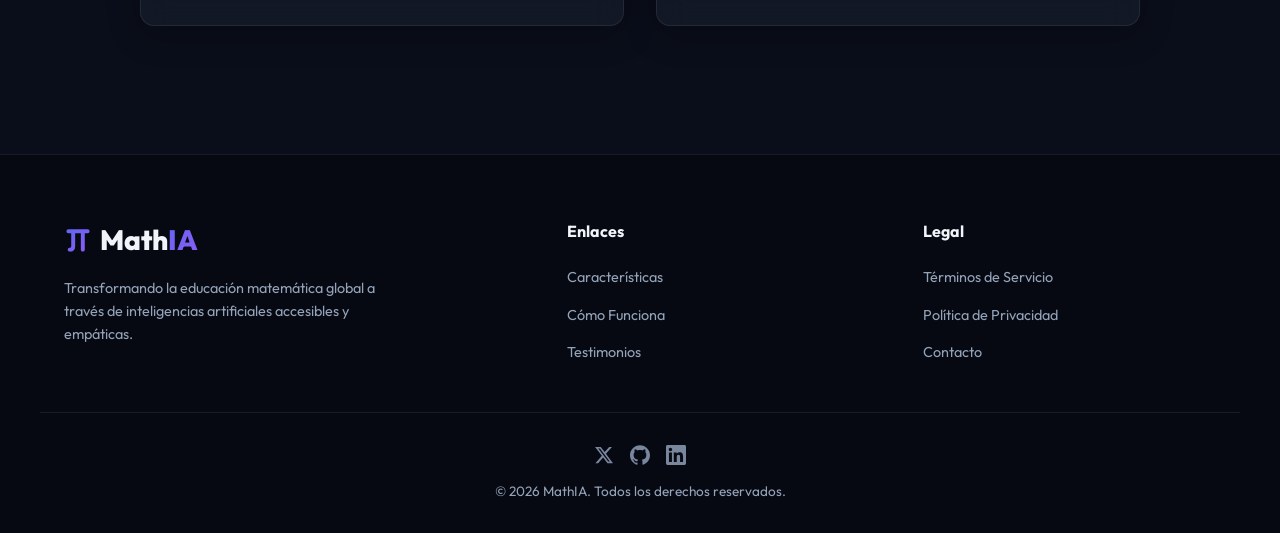
==== commit 6dffdf8c: "refactor: redesign login.html, update logos, and remove registro.html" ====
--- a/index.html
+++ b/index.html
@@ -25,9 +25,14 @@
   <header class="navbar" id="navbar">
     <div class="container navbar-container">
       <a href="#" class="logo">
-        <svg aria-hidden="true" class="logo-icon" viewBox="0 0 24 24" xmlns="http://www.w3.org/2000/svg">
-          <path d="M12 2L2 22h20L12 2zm0 4l6.5 13H5.5L12 6z" fill="none" stroke="currentColor" stroke-width="2" stroke-linejoin="round"/>
-          <path d="M9 13h6M12 10v6" fill="none" stroke="currentColor" stroke-width="2" stroke-linecap="round"/>
+        <svg aria-hidden="true" class="logo-icon" viewBox="0 0 32 32" fill="none" xmlns="http://www.w3.org/2000/svg">
+          <defs>
+            <linearGradient id="logo-grad-header" x1="0%" y1="0%" x2="100%" y2="100%">
+              <stop offset="0%" stop-color="#6366f1" />
+              <stop offset="100%" stop-color="#8b5cf6" />
+            </linearGradient>
+          </defs>
+          <path d="M5 6H27 M10.5 6V23Q10.5 27 6.5 27 M21.5 6V27" stroke="url(#logo-grad-header)" stroke-width="4.5" stroke-linecap="round" stroke-linejoin="round"/>
         </svg>
         <span>Math<span class="text-gradient">IA</span></span>
       </a>
@@ -332,9 +337,14 @@
     <div class="container footer-container">
       <div class="footer-brand">
         <a href="#" class="logo footer-logo">
-          <svg aria-hidden="true" class="logo-icon" viewBox="0 0 24 24" xmlns="http://www.w3.org/2000/svg">
-            <path d="M12 2L2 22h20L12 2zm0 4l6.5 13H5.5L12 6z" fill="none" stroke="currentColor" stroke-width="2" stroke-linejoin="round"/>
-            <path d="M9 13h6M12 10v6" fill="none" stroke="currentColor" stroke-width="2" stroke-linecap="round"/>
+          <svg aria-hidden="true" class="logo-icon" viewBox="0 0 32 32" fill="none" xmlns="http://www.w3.org/2000/svg">
+            <defs>
+              <linearGradient id="logo-grad-footer" x1="0%" y1="0%" x2="100%" y2="100%">
+                <stop offset="0%" stop-color="#6366f1" />
+                <stop offset="100%" stop-color="#8b5cf6" />
+              </linearGradient>
+            </defs>
+            <path d="M5 6H27 M10.5 6V23Q10.5 27 6.5 27 M21.5 6V27" stroke="url(#logo-grad-footer)" stroke-width="4.5" stroke-linecap="round" stroke-linejoin="round"/>
           </svg>
           <span>Math<span class="text-gradient">IA</span></span>
         </a>
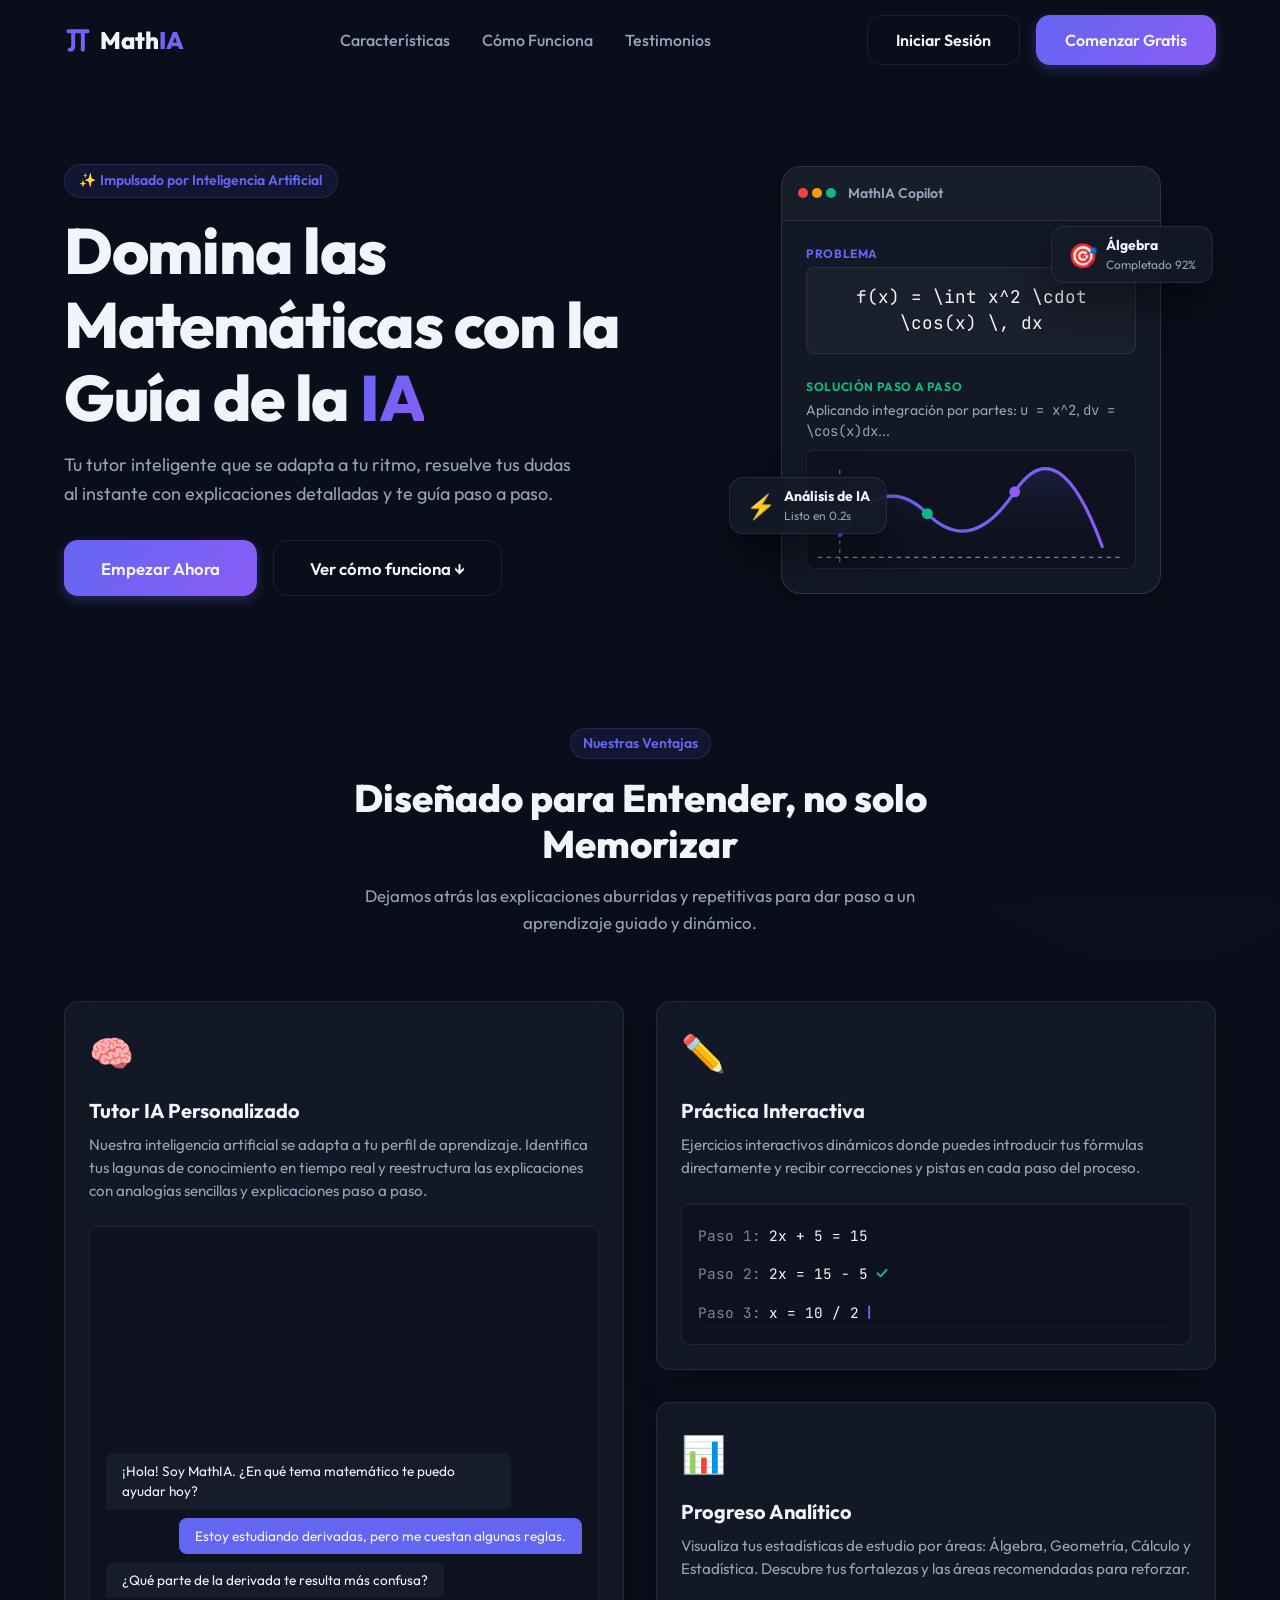
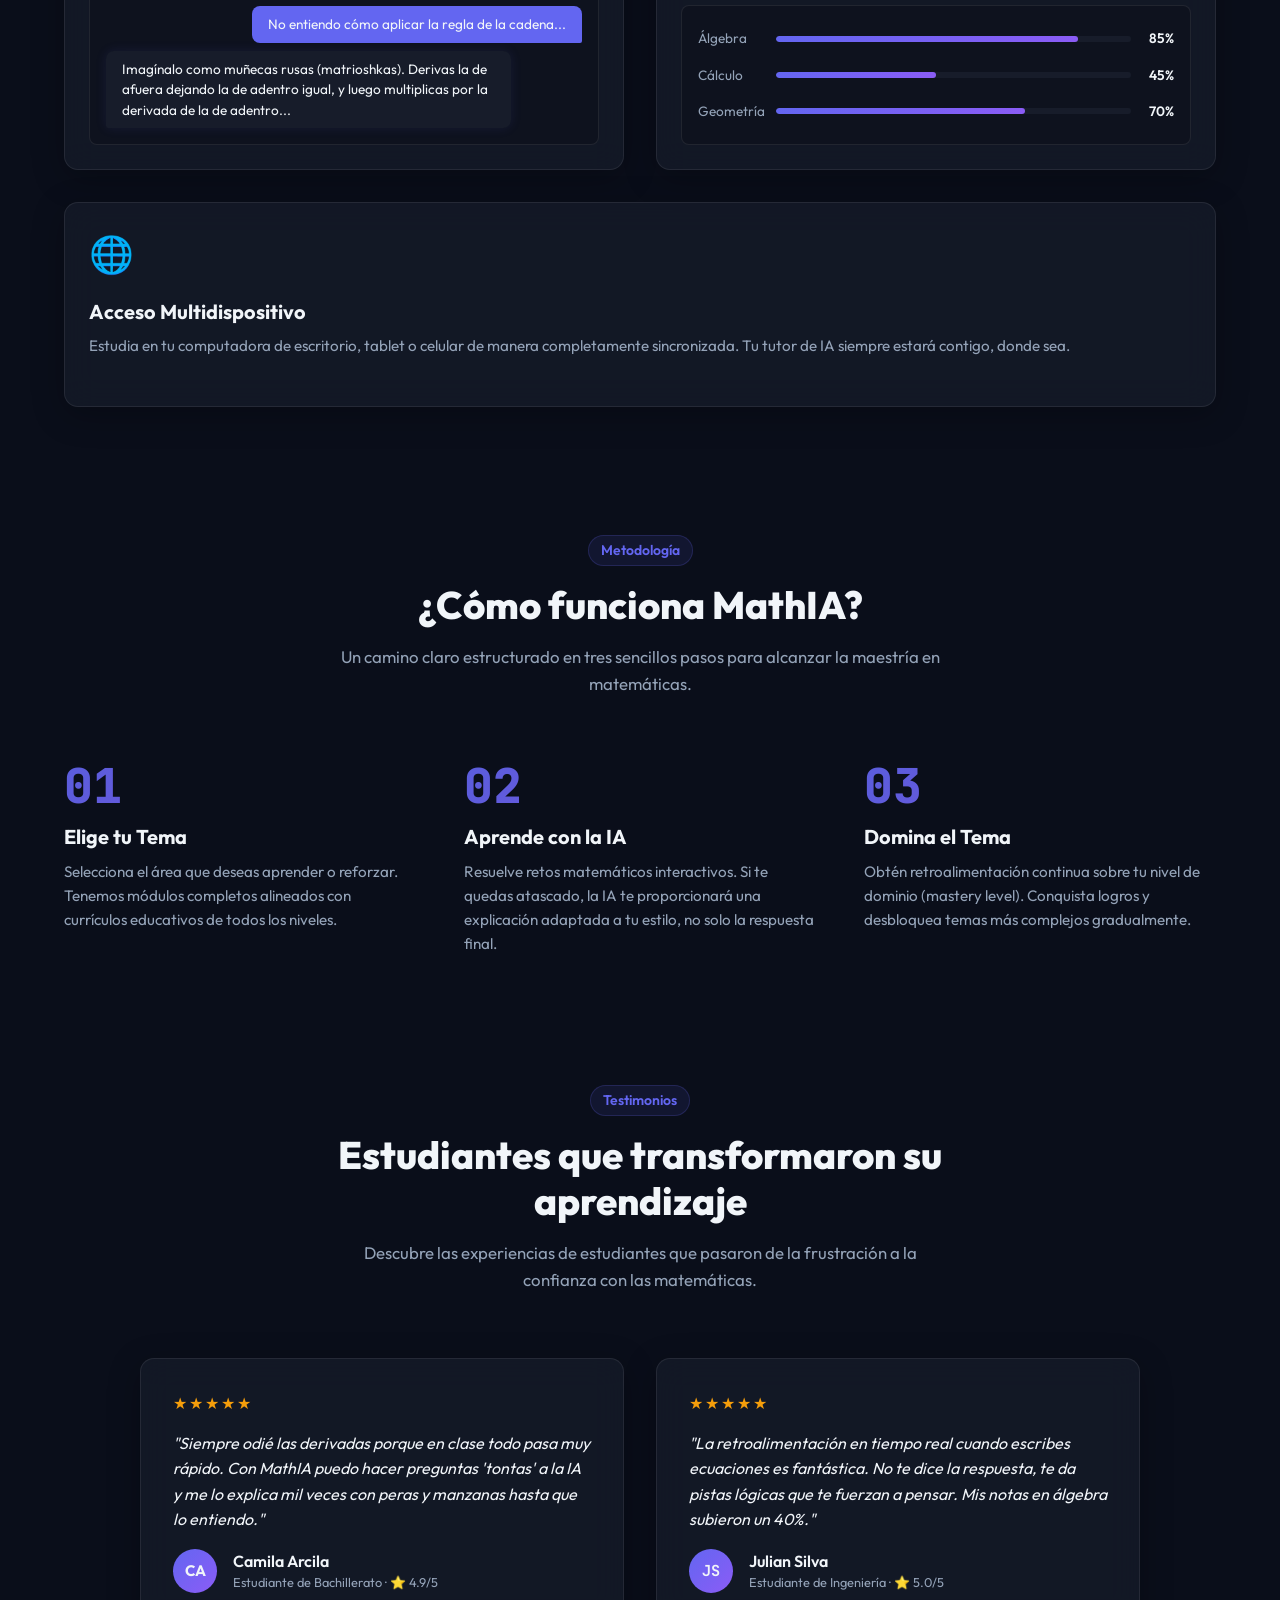
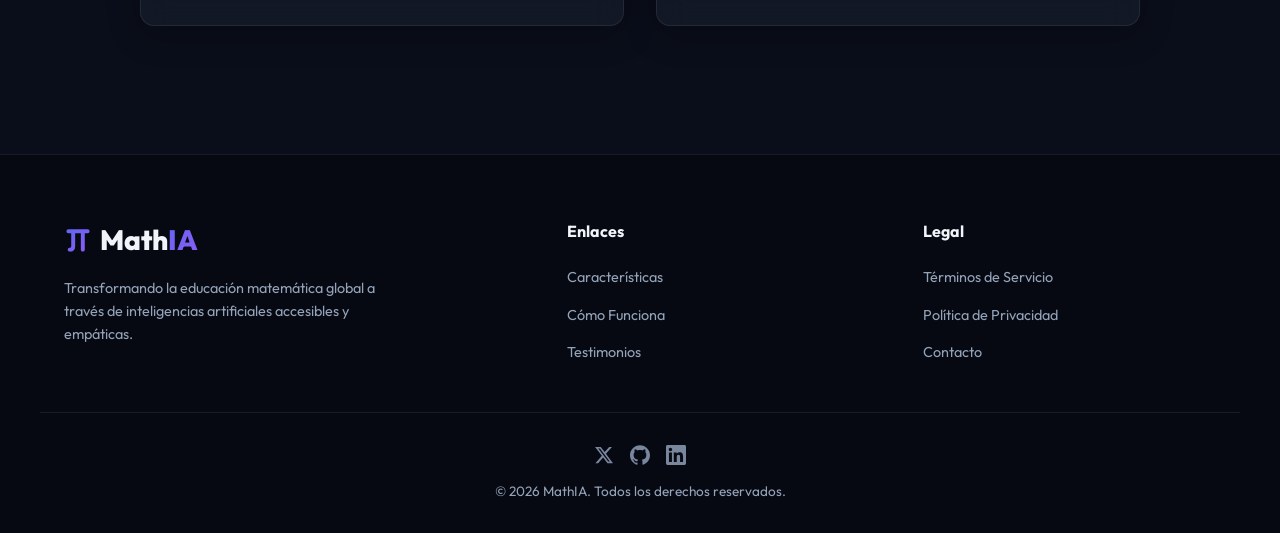
==== commit 1a38310e: "style: optimizar espacio en blanco del chat en landing page" ====
--- a/index.html
+++ b/index.html
@@ -12,6 +12,7 @@
   <link rel="icon" type="image/svg+xml" href="assets/icons/favicon.svg">
   <link rel="preconnect" href="https://fonts.googleapis.com">
   <link rel="preconnect" href="https://fonts.gstatic.com" crossorigin>
+  <link href="https://fonts.googleapis.com/css2?family=Outfit:wght@300;400;500;600;700;800&family=JetBrains+Mono:wght@400;500;700&display=swap" rel="stylesheet">
   <!-- Stylesheets -->
   <link rel="stylesheet" href="css/main.css">
   <link rel="stylesheet" href="css/landing.css">
@@ -47,7 +48,7 @@
       <!-- CTA and Menu Hamburger -->
       <div class="nav-actions">
         <a href="login.html" class="btn btn-secondary nav-login-btn">Iniciar Sesión</a>
-        <a href="login.html" class="btn btn-primary">Comenzar Gratis</a>
+        <a href="registro.html" class="btn btn-primary">Comenzar Gratis</a>
         <button class="hamburger-menu" id="hamburger-menu" aria-label="Abrir menú de navegación">
           <span></span>
           <span></span>
@@ -65,7 +66,7 @@
       <a href="#testimonials" class="mobile-nav-link">Testimonios</a>
       <hr class="mobile-divider">
       <a href="login.html" class="btn btn-secondary mobile-btn">Iniciar Sesión</a>
-      <a href="login.html" class="btn btn-primary mobile-btn">Comenzar Gratis</a>
+      <a href="registro.html" class="btn btn-primary mobile-btn">Comenzar Gratis</a>
     </nav>
   </div>
 
@@ -85,7 +86,7 @@
             Tu tutor inteligente que se adapta a tu ritmo, resuelve tus dudas al instante con explicaciones detalladas y te guía paso a paso.
           </p>
           <div class="hero-actions">
-            <a href="login.html" class="btn btn-primary btn-lg">Empezar Ahora</a>
+            <a href="registro.html" class="btn btn-primary btn-lg">Empezar Ahora</a>
             <a href="#how-it-works" class="btn btn-secondary btn-lg">Ver cómo funciona ↓</a>
           </div>
         </div>
@@ -175,6 +176,12 @@
             </p>
             <div class="bento-visual-custom chat-simulation">
               <div class="msg bot">
+                <p>¡Hola! Soy MathIA. ¿En qué tema matemático te puedo ayudar hoy?</p>
+              </div>
+              <div class="msg user">
+                <p>Estoy estudiando derivadas, pero me cuestan algunas reglas.</p>
+              </div>
+              <div class="msg bot">
                 <p>¿Qué parte de la derivada te resulta más confusa?</p>
               </div>
               <div class="msg user">
--- a/css/landing.css
+++ b/css/landing.css
@@ -851,3 +851,13 @@
     margin: 0;
   }
 }
+
+/* Fix flex-grow issue for large card to eliminate whitespace */
+.card-large .bento-desc {
+  flex-grow: 0;
+}
+
+.card-large .bento-visual-custom {
+  flex-grow: 1;
+  justify-content: flex-end;
+}
